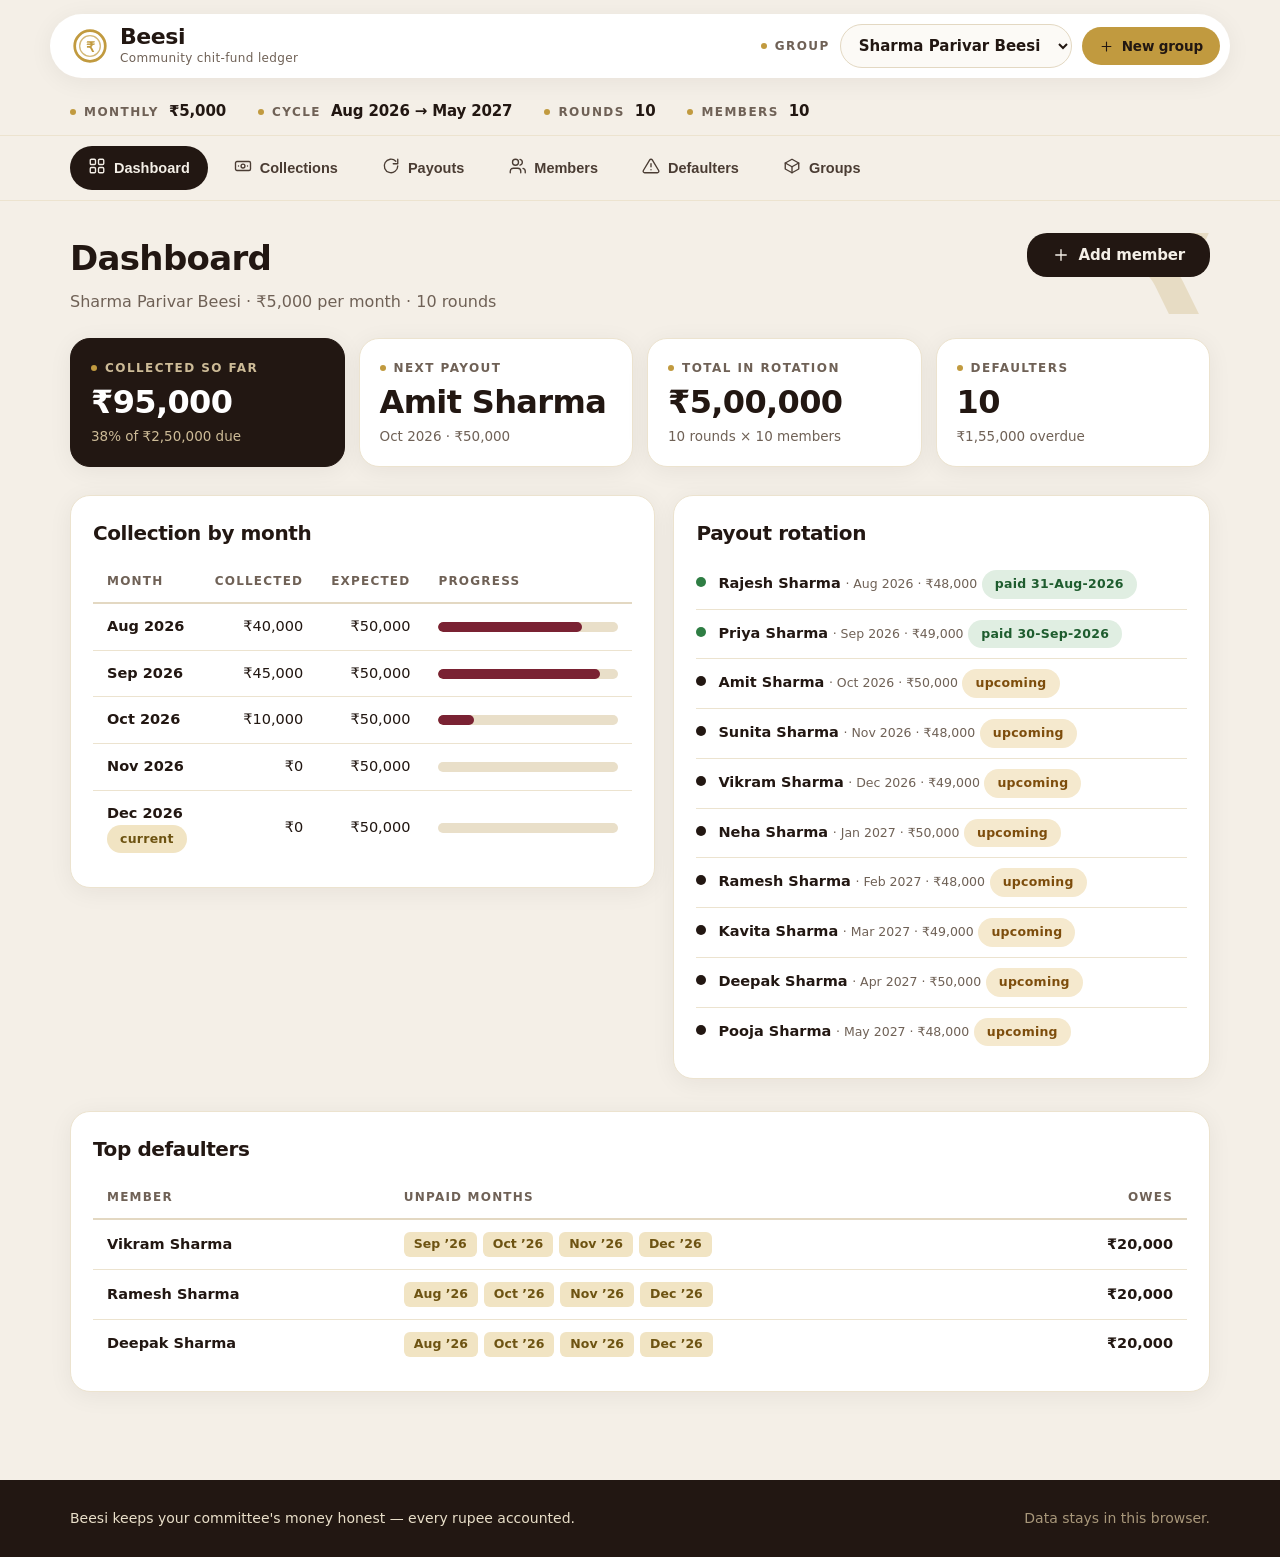
==== beesi/index.html @ 70d09edd "Round 4: 10 real-life products for India — all verified" ====
<!DOCTYPE html>
<html lang="en">
<head>
<meta charset="UTF-8">
<meta name="viewport" content="width=device-width, initial-scale=1">
<title>Beesi — Community Chit-Fund Manager</title>
<link rel="stylesheet" href="styles.css">
</head>
<body>
<div id="selftest-banner" hidden></div>

<header class="appbar">
  <div class="wrap appbar-in">
    <div class="brand">
      <span class="brand-mark" aria-hidden="true">
        <svg viewBox="0 0 40 40" width="36" height="36"><circle cx="20" cy="20" r="17" fill="none" stroke="#C19A3F" stroke-width="3"/><circle cx="20" cy="20" r="11.5" fill="none" stroke="#C19A3F" stroke-width="1.5" opacity="0.7"/><text x="20" y="26.5" text-anchor="middle" font-size="15" font-weight="700" fill="#C19A3F" font-family="Georgia, serif">₹</text></svg>
      </span>
      <div>
        <div class="brand-name">Beesi</div>
        <div class="brand-sub">Community chit-fund ledger</div>
      </div>
    </div>
    <div class="appbar-right">
      <label class="grouplab" for="group-select">Group</label>
      <select id="group-select" class="group-select" aria-label="Active group"></select>
      <button class="btn btn-gold btn-sm" id="btn-new-group" type="button"></button>
    </div>
  </div>
</header>

<div class="groupstrip">
  <div class="wrap groupstrip-in" id="groupstrip"></div>
</div>

<nav class="tabs" aria-label="Sections">
  <div class="wrap tabs-in" id="tabs">
    <button class="tab" data-tab="dashboard" type="button"><span class="tab-ic" data-ic="grid"></span>Dashboard</button>
    <button class="tab" data-tab="collections" type="button"><span class="tab-ic" data-ic="wallet"></span>Collections</button>
    <button class="tab" data-tab="payouts" type="button"><span class="tab-ic" data-ic="cycle"></span>Payouts</button>
    <button class="tab" data-tab="members" type="button"><span class="tab-ic" data-ic="users"></span>Members</button>
    <button class="tab" data-tab="defaulters" type="button"><span class="tab-ic" data-ic="alert"></span>Defaulters</button>
    <button class="tab" data-tab="groups" type="button"><span class="tab-ic" data-ic="box"></span>Groups</button>
  </div>
</nav>

<main id="view" class="wrap"></main>

<footer class="foot">
  <div class="wrap foot-in">
    <span>Beesi keeps your committee's money honest — every rupee accounted.</span>
    <span class="foot-note">Data stays in this browser.</span>
  </div>
</footer>

<div id="modal-root"></div>
<div id="toast-root" aria-live="polite"></div>
<script src="app.js"></script>
</body>
</html>
---- beesi/styles.css ----
/* Beesi — community chit-fund ledger.
   Design direction: premium-finance editorial system (Mastercard DESIGN.md, adapted).
   Warm putty-cream canvas, one system typeface with tight tracking, ink-black pill
   CTAs, eyebrow labels with a gold dot, stadium/pill/circle radius language.
   Identity accents (maroon + gold) kept as the community warmth — not a bank clone. */
:root{
  --canvas:#f4efe7;          /* warm putty cream — the page */
  --lift:#fcfaf6;            /* lifted cream for nested strips */
  --card:#ffffff;            /* raised surfaces */
  --ink:#221712;             /* warm near-black: text + primary CTAs */
  --ink-soft:#4a3c33;
  --maroon:#7a2233;          /* identity accent: money emphasis */
  --maroon-deep:#571526;
  --gold:#c19a3f;            /* decorative accent: dots, dividers */
  --gold-deep:#8f6f1f;
  --gold-soft:#f1e4c3;
  --muted:#6f6156;
  --line:#e3d8c2;            /* hairline */
  --line-soft:#ece3cf;
  --ok:#2e7d43;
  --ok-soft:#e0eee2;
  --bad:#b3402e;
  --bad-soft:#f6e2da;
  --warn:#a96b12;
  --warn-soft:#f5e9ce;
  --info:#3860be;
  --info-soft:#e3eaf6;
  --r-sm:6px;                /* tiny chips only */
  --r-md:20px;               /* buttons, cards, inputs — the signature radius */
  --r-lg:40px;               /* modal, hero frames */
  --r-pill:999px;
  --r-round:50%;
  --ease:cubic-bezier(0.23,1,0.32,1);
  --shadow-1:0 4px 24px rgba(34,23,18,.06);
  --shadow-2:0 24px 48px rgba(34,23,18,.10);
}
*{box-sizing:border-box}
html{-webkit-text-size-adjust:100%}
body{
  margin:0;background:var(--canvas);color:var(--ink);
  font-family:system-ui,-apple-system,"Segoe UI",Roboto,"Helvetica Neue",Arial,sans-serif;
  font-size:16px;line-height:1.5;
}
.wrap{max-width:1180px;margin:0 auto;padding:0 20px}
h1,h2,h3{font-weight:700;letter-spacing:-0.02em;margin:0}
.num{font-variant-numeric:tabular-nums;white-space:nowrap}
a{color:var(--info)}

/* eyebrow labels — tiny gold dot + uppercase tracked microcopy */
.grouplab,.gs-label,.kpi-label,.section > h2,.sum-item .k{
  font-size:12px;font-weight:700;text-transform:uppercase;letter-spacing:.12em;color:var(--muted);
}
.grouplab::before,.gs-label::before,.kpi-label::before,.section > h2::before,.sum-item .k::before{
  content:"";display:inline-block;width:6px;height:6px;border-radius:var(--r-round);
  background:var(--gold);margin-right:8px;vertical-align:1px;
}

/* ---------- app bar: floating white pill ---------- */
.appbar{background:var(--canvas);position:sticky;top:0;z-index:40;padding:14px 0 10px}
.appbar-in{
  display:flex;align-items:center;justify-content:space-between;gap:16px;
  background:var(--card);border-radius:var(--r-pill);box-shadow:var(--shadow-1);
  padding:8px 10px 8px 22px;min-height:64px;
}
.brand{display:flex;align-items:center;gap:12px}
.brand-mark{display:inline-flex}
.brand-name{font-size:22px;font-weight:700;color:var(--ink);line-height:1.1;letter-spacing:-0.02em}
.brand-sub{font-size:12px;color:var(--muted);letter-spacing:.03em}
.appbar-right{display:flex;align-items:center;gap:10px}
.group-select{
  background:var(--lift);color:var(--ink);border:1.5px solid var(--line);
  border-radius:var(--r-pill);padding:9px 14px;font-size:15px;font-weight:600;min-height:44px;cursor:pointer;font-family:inherit;
}
.group-select:focus{border-color:var(--ink)}

/* ---------- group strip: eyebrow row on canvas ---------- */
.groupstrip{background:transparent;border-bottom:1px solid var(--line-soft)}
.groupstrip-in{display:flex;flex-wrap:wrap;gap:8px 32px;align-items:center;padding:12px 20px;font-size:14px}
.gs-item{display:flex;gap:10px;align-items:baseline}
.gs-val{font-weight:800;font-variant-numeric:tabular-nums;color:var(--ink);font-size:15px;letter-spacing:-0.01em}

/* ---------- tabs: pill chips on canvas ---------- */
.tabs{background:var(--canvas);border-bottom:1px solid var(--line-soft);position:sticky;top:88px;z-index:30}
.tabs-in{display:flex;gap:8px;overflow-x:auto;padding:10px 20px}
.tab{
  display:flex;align-items:center;gap:8px;border:0;cursor:pointer;flex:0 0 auto;
  font-size:14.5px;font-weight:600;color:var(--ink-soft);padding:10px 18px;min-height:44px;
  border-radius:var(--r-pill);background:transparent;white-space:nowrap;
  transition:background 160ms var(--ease),color 160ms var(--ease);
}
.tab:hover{background:var(--lift);color:var(--ink)}
.tab[aria-selected="true"]{background:var(--ink);color:var(--canvas)}
.tab .ic{width:18px;height:18px}

/* ---------- layout ---------- */
#view{padding:32px 20px 56px;min-height:60vh}
.page-head{position:relative;display:flex;align-items:flex-start;justify-content:space-between;gap:16px;margin-bottom:24px;flex-wrap:wrap;overflow:hidden}
.page-head::after{
  content:"₹";position:absolute;right:-8px;top:-46px;font-size:150px;font-weight:700;
  color:#e7dcc4;line-height:1;pointer-events:none;user-select:none;
}
.page-head > *{position:relative;z-index:1}
.page-head h1{font-size:34px;color:var(--ink)}
.page-head p{margin:6px 0 0;color:var(--muted);max-width:60ch}
.section{margin-bottom:32px}
.section > h2{margin:0 0 14px}

/* ---------- buttons: ink pill primaries ---------- */
.btn{
  display:inline-flex;align-items:center;justify-content:center;gap:8px;
  border:1.5px solid transparent;border-radius:var(--r-md);cursor:pointer;
  font-size:15px;font-weight:600;padding:10px 24px;min-height:44px;letter-spacing:-0.01em;
  transition:transform 140ms var(--ease),box-shadow 160ms var(--ease),background 160ms var(--ease);
  text-decoration:none;font-family:inherit;
}
.btn:active{transform:scale(.97)}
.btn .ic{width:18px;height:18px}
.btn-primary{background:var(--ink);color:var(--canvas)}
.btn-primary:hover{background:#0f0a08}
.btn-gold{background:var(--gold);color:var(--ink)}
.btn-gold:hover{background:var(--gold-deep);color:#fff}
.btn-outline{background:transparent;border-color:var(--ink);color:var(--ink)}
.btn-outline:hover{background:var(--ink);color:var(--canvas)}
.btn-ghost{background:transparent;color:var(--ink)}
.btn-ghost:hover{background:var(--lift)}
.btn-danger{background:var(--bad);color:#fff}
.btn-sm{padding:7px 16px;min-height:38px;font-size:13.5px}
.btn-sm .ic{width:15px;height:15px}
.btn:disabled{opacity:.45;cursor:not-allowed;transform:none}
:focus-visible{outline:2px solid var(--ink);outline-offset:2px}

/* ---------- cards & kpis ---------- */
.kpis{display:grid;grid-template-columns:repeat(auto-fit,minmax(220px,1fr));gap:14px;margin-bottom:28px}
.kpi{background:var(--card);border:1px solid var(--line-soft);border-radius:var(--r-md);box-shadow:var(--shadow-1);padding:20px;position:relative}
.kpi-label{margin-bottom:8px}
.kpi-value{font-size:32px;font-weight:800;color:var(--ink);font-variant-numeric:tabular-nums;line-height:1.1;letter-spacing:-0.02em}
.kpi-sub{font-size:13.5px;color:var(--muted);margin-top:6px}
.kpi.dark{background:var(--ink);border-color:var(--ink);color:var(--canvas)}
.kpi.dark .kpi-label{color:#cdbb97}
.kpi.dark .kpi-value{color:#fff}
.kpi.dark .kpi-sub{color:#cdbb97}
.card{background:var(--card);border:1px solid var(--line-soft);border-radius:var(--r-md);box-shadow:var(--shadow-1);padding:22px}
.card h2{font-size:20px;margin:0 0 12px}
.two-col{display:grid;grid-template-columns:1fr 1fr;gap:18px}
@media(max-width:860px){.two-col{grid-template-columns:1fr}}

/* ---------- tables: editorial ledger ---------- */
.tbl-wrap{overflow-x:auto;border:1px solid var(--line-soft);border-radius:var(--r-md);background:var(--card);box-shadow:var(--shadow-1)}
table.tbl{border-collapse:collapse;width:100%;font-size:14.5px;min-width:640px}
.tbl th,.tbl td{padding:12px 14px;text-align:left;border-bottom:1px solid var(--line-soft)}
.tbl thead th{
  background:var(--card);color:var(--muted);font-size:12px;text-transform:uppercase;
  letter-spacing:.1em;font-weight:700;white-space:nowrap;position:sticky;top:0;
  border-bottom:2px solid var(--line);
}
.tbl tbody tr:hover{background:#faf6ec}
.tbl tbody tr:last-child td{border-bottom:0}
.tbl td.num,.tbl th.num{text-align:right}
.sticky-col{position:sticky;left:0;background:var(--card);box-shadow:2px 0 4px rgba(34,23,18,.05);z-index:2;font-weight:600}
thead .sticky-col{z-index:3}

/* collection cells */
.cellbtn{
  display:flex;flex-direction:column;align-items:center;gap:2px;min-width:88px;
  border:1.5px solid var(--line-soft);border-radius:var(--r-md);background:#fff;padding:8px 6px;cursor:pointer;
  font-size:13px;font-weight:700;transition:transform 120ms var(--ease),border-color 140ms var(--ease),background 140ms var(--ease);
  font-family:inherit;
}
.cellbtn:active{transform:scale(.96)}
.cellbtn .dt{font-size:11px;font-weight:500;color:var(--muted);font-variant-numeric:tabular-nums}
.cellbtn.paid{background:var(--ok-soft);border-color:#9cc3a5;color:var(--ok)}
.cellbtn.paid .dt{color:#4c7a58}
.cellbtn.unpaid{color:var(--muted)}
.cellbtn.unpaid:hover{border-color:var(--ink);color:var(--ink)}
.cellbtn .ic{width:17px;height:17px}

/* month pills */
.monthbar{display:flex;gap:8px;overflow-x:auto;padding:4px 2px 12px}
.monthpill{
  flex:0 0 auto;border:1.5px solid var(--line);background:var(--card);border-radius:var(--r-pill);
  padding:9px 18px;min-height:42px;font-size:14px;font-weight:600;color:var(--ink-soft);cursor:pointer;
  transition:all 150ms var(--ease);font-family:inherit;
}
.monthpill:hover{border-color:var(--ink);color:var(--ink)}
.monthpill[aria-pressed="true"]{background:var(--ink);border-color:var(--ink);color:var(--canvas)}
.monthpill.past-due[aria-pressed="false"]{border-color:#d8a49a}

/* summary strip */
.sumstrip{display:flex;flex-wrap:wrap;gap:12px 32px;align-items:center;background:var(--card);border:1px solid var(--line-soft);border-radius:var(--r-md);padding:18px 22px;margin-bottom:18px;box-shadow:var(--shadow-1)}
.sum-item .v{font-size:22px;font-weight:800;color:var(--ink);font-variant-numeric:tabular-nums;letter-spacing:-0.02em}
.bar{height:10px;background:#e9dfc9;border-radius:var(--r-pill);overflow:hidden;min-width:180px;flex:1}
.bar > i{display:block;height:100%;background:var(--maroon);border-radius:var(--r-pill);transition:width 300ms var(--ease)}

/* payout rows */
.porow{display:grid;grid-template-columns:52px 1fr 170px 150px auto;gap:12px;align-items:center;background:var(--card);border:1px solid var(--line-soft);border-radius:var(--r-md);padding:14px 18px;margin-bottom:10px;box-shadow:var(--shadow-1)}
.porow.done{opacity:.8;background:var(--lift)}
.po-order{width:48px;height:48px;border-radius:var(--r-round);background:var(--ink);color:var(--canvas);font-weight:800;display:flex;align-items:center;justify-content:center;font-size:18px;font-variant-numeric:tabular-nums;letter-spacing:-0.02em}
.porow.done .po-order{background:var(--ok);color:#fff}
.po-name{font-weight:700;letter-spacing:-0.01em}
.po-name small{display:block;font-weight:500;color:var(--muted);font-size:12.5px}
.po-ctl{display:flex;align-items:center;gap:6px}
.po-ctl select,.po-amt{font:inherit}
select,input[type="text"],input[type="number"],input[type="date"],input[type="tel"],textarea{
  border:1.5px solid var(--line);border-radius:var(--r-md);padding:9px 14px;font-size:15px;font-family:inherit;color:var(--ink);background:#fff;min-height:44px;
}
select:focus,input:focus,textarea:focus{border-color:var(--ink);outline:3px solid rgba(193,154,63,.30)}
.po-amt{width:130px;font-variant-numeric:tabular-nums}
.iconbtn{
  display:inline-flex;align-items:center;justify-content:center;width:44px;height:44px;border-radius:var(--r-round);
  border:1.5px solid var(--line);background:#fff;color:var(--ink);cursor:pointer;
  transition:transform 120ms var(--ease),background 140ms var(--ease),border-color 140ms var(--ease);
}
.iconbtn:hover{background:var(--lift);border-color:var(--ink)}
.iconbtn:active{transform:scale(.94)}
.iconbtn .ic{width:18px;height:18px}
.iconbtn.danger{color:var(--bad)}
.iconbtn.danger:hover{background:var(--bad-soft);border-color:var(--bad)}
.donebtn{display:inline-flex;align-items:center;gap:7px;border-radius:var(--r-pill);border:1.5px solid var(--line);background:#fff;padding:9px 16px;min-height:42px;font-weight:600;font-size:13.5px;color:var(--muted);cursor:pointer;font-family:inherit}
.donebtn .ic{width:16px;height:16px}
.donebtn.on{background:var(--ok);border-color:var(--ok);color:#fff}
.donebtn:not(.on):hover{border-color:var(--ok);color:var(--ok)}

/* pills */
.pill{display:inline-flex;align-items:center;gap:6px;border-radius:var(--r-pill);padding:5px 13px;font-size:12.5px;font-weight:700;letter-spacing:.02em}
.pill.ok{background:var(--ok-soft);color:#1e5c2e}
.pill.bad{background:var(--bad-soft);color:#8f2f1f}
.pill.warn{background:var(--warn-soft);color:#7d4d0c}
.pill.info{background:var(--info-soft);color:#274a77}
.pill.gold{background:var(--gold-soft);color:#6d5312}

/* empty states */
.empty{text-align:center;padding:52px 20px;color:var(--muted);border:1.5px dashed var(--line);border-radius:var(--r-md);background:var(--card)}
.empty .ic{width:40px;height:40px;color:var(--gold-deep);margin-bottom:10px}
.empty h3{color:var(--ink);margin:0 0 6px;font-size:20px}
.empty p{margin:0 0 16px}

/* groups cards */
.gcards{display:grid;grid-template-columns:repeat(auto-fill,minmax(300px,1fr));gap:16px}
.gcard{background:var(--card);border:1px solid var(--line-soft);border-radius:var(--r-md);box-shadow:var(--shadow-1);padding:22px;border-top:4px solid var(--gold)}
.gcard h3{margin:0 0 4px;color:var(--ink);font-size:21px}
.gcard .meta{color:var(--muted);font-size:13.5px;margin-bottom:12px}
.gcard .row{display:flex;justify-content:space-between;font-size:14px;padding:6px 0;border-top:1px solid var(--line-soft)}
.gcard .row b{font-variant-numeric:tabular-nums}
.gcard .actions{display:flex;gap:8px;margin-top:14px;flex-wrap:wrap}

/* ---------- modal ---------- */
.modal-ov{position:fixed;inset:0;background:rgba(34,23,18,.5);display:flex;align-items:center;justify-content:center;padding:20px;z-index:100}
.modal{background:var(--card);border-radius:var(--r-lg);box-shadow:var(--shadow-2);width:100%;max-width:480px;max-height:90vh;overflow:auto;border:1px solid var(--line-soft);
  transform:scale(.97);opacity:0;transition:transform 200ms var(--ease),opacity 200ms var(--ease)}
.modal-ov.show .modal{transform:scale(1);opacity:1}
.modal-h{display:flex;align-items:center;justify-content:space-between;padding:24px 28px 0}
.modal-h h2{margin:0;font-size:24px;color:var(--ink)}
.modal-b{padding:18px 28px 28px}
.fld{margin-bottom:14px}
.fld label{display:block;font-weight:700;font-size:14px;margin-bottom:6px;color:var(--ink)}
.fld input,.fld select,.fld textarea{width:100%}
.fld .hint{font-size:12.5px;color:var(--muted);margin-top:4px}
.fld .err{font-size:13px;color:var(--bad);margin-top:5px;font-weight:600;display:none}
.fld.invalid input,.fld.invalid select{border-color:var(--bad)}
.fld.invalid .err{display:block}
.modal-f{display:flex;justify-content:flex-end;gap:10px;margin-top:18px}

/* ---------- toast ---------- */
#toast-root{position:fixed;bottom:24px;left:50%;transform:translateX(-50%);z-index:200;display:flex;flex-direction:column;gap:8px;align-items:center}
.toast{background:var(--ink);color:var(--canvas);border-radius:var(--r-pill);padding:12px 24px;font-size:14.5px;font-weight:600;box-shadow:var(--shadow-2);
  opacity:0;transform:translateY(8px);transition:opacity 200ms var(--ease),transform 200ms var(--ease)}
.toast.show{opacity:1;transform:translateY(0)}

/* ---------- footer: warm-black conversational strip ---------- */
.foot{background:var(--ink);color:#e9dfc9;font-size:14px}
.foot-in{display:flex;justify-content:space-between;gap:10px;flex-wrap:wrap;padding:28px 20px;max-width:1180px;margin:0 auto}
.foot-note{color:#a8977a}

/* ---------- selftest banner ---------- */
#selftest-banner{position:sticky;top:0;z-index:300;padding:12px 20px;font-weight:800;font-size:15px;text-align:center}
#selftest-banner.pass{background:#1e5c2e;color:#fff}
#selftest-banner.fail{background:#8f2f1f;color:#fff}

/* timeline */
.tl{list-style:none;margin:0;padding:0}
.tl li{display:flex;gap:12px;align-items:flex-start;padding:10px 0;border-bottom:1px solid var(--line-soft);font-size:14.5px}
.tl li:last-child{border-bottom:0}
.tl .dot{flex:0 0 auto;width:10px;height:10px;border-radius:var(--r-round);background:var(--ink);margin-top:7px}
.tl li.done .dot{background:var(--ok)}
.tl .tl-m{font-variant-numeric:tabular-nums;color:var(--muted);font-size:12.5px}

.ic{flex:0 0 auto}
.chips{display:flex;gap:6px;flex-wrap:wrap}
.chip{background:var(--gold-soft);color:#6d5312;border-radius:var(--r-sm);padding:3px 10px;font-size:12.5px;font-weight:700;font-variant-numeric:tabular-nums}

@media(max-width:720px){
  .porow{grid-template-columns:44px 1fr;grid-auto-rows:auto}
  .po-ctl{grid-column:2}
  .page-head h1{font-size:28px}
  .appbar-in{flex-wrap:wrap;border-radius:28px}
  .tabs{top:0}
}
@media (prefers-reduced-motion: reduce){
  *{transition:none !important;animation:none !important}
}
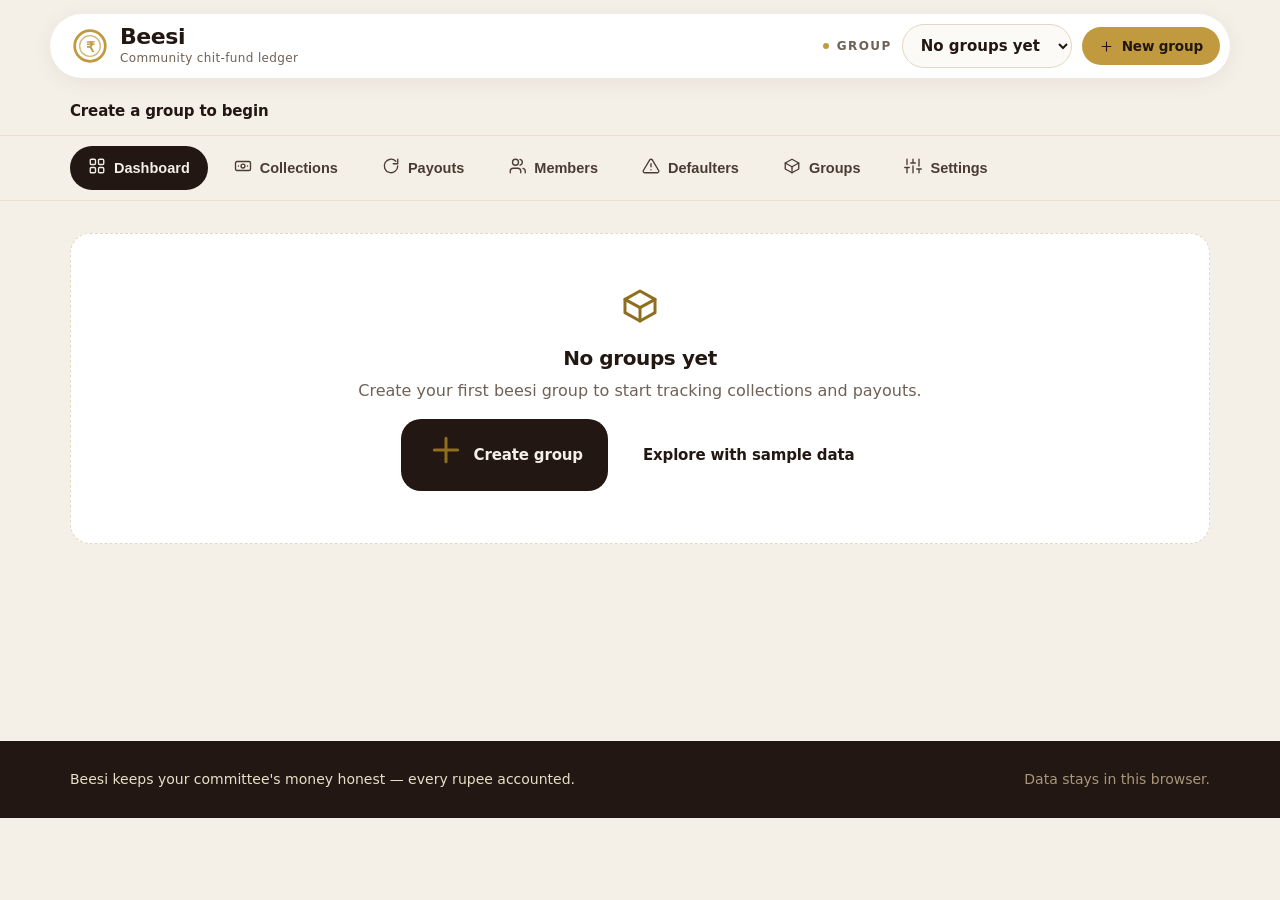
==== commit 49042b61: "Clean launch for real use: no auto-seed, empty states with CTAs, on-demand sample data, clear-all in" ====
--- a/beesi/index.html
+++ b/beesi/index.html
@@ -40,6 +40,7 @@
     <button class="tab" data-tab="members" type="button"><span class="tab-ic" data-ic="users"></span>Members</button>
     <button class="tab" data-tab="defaulters" type="button"><span class="tab-ic" data-ic="alert"></span>Defaulters</button>
     <button class="tab" data-tab="groups" type="button"><span class="tab-ic" data-ic="box"></span>Groups</button>
+    <button class="tab" data-tab="settings" type="button"><span class="tab-ic" data-ic="sliders"></span>Settings</button>
   </div>
 </nav>
 
